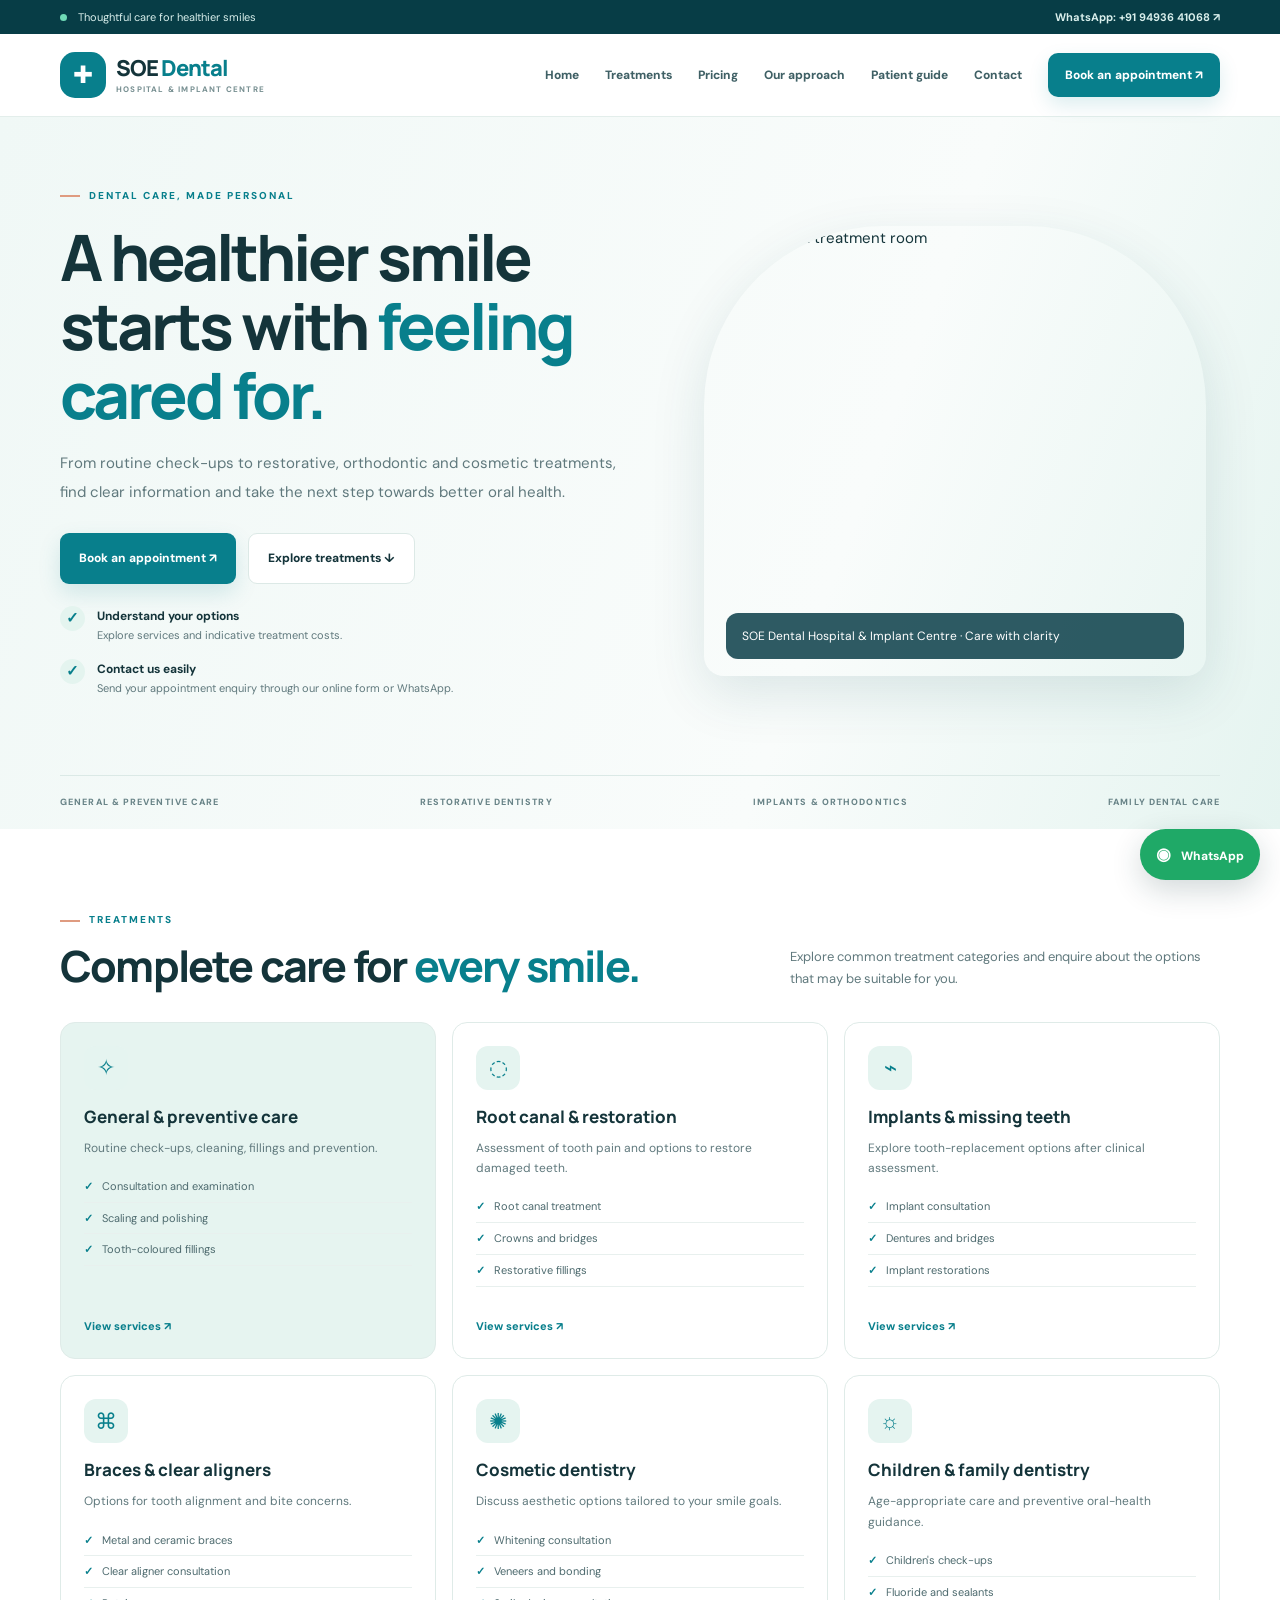
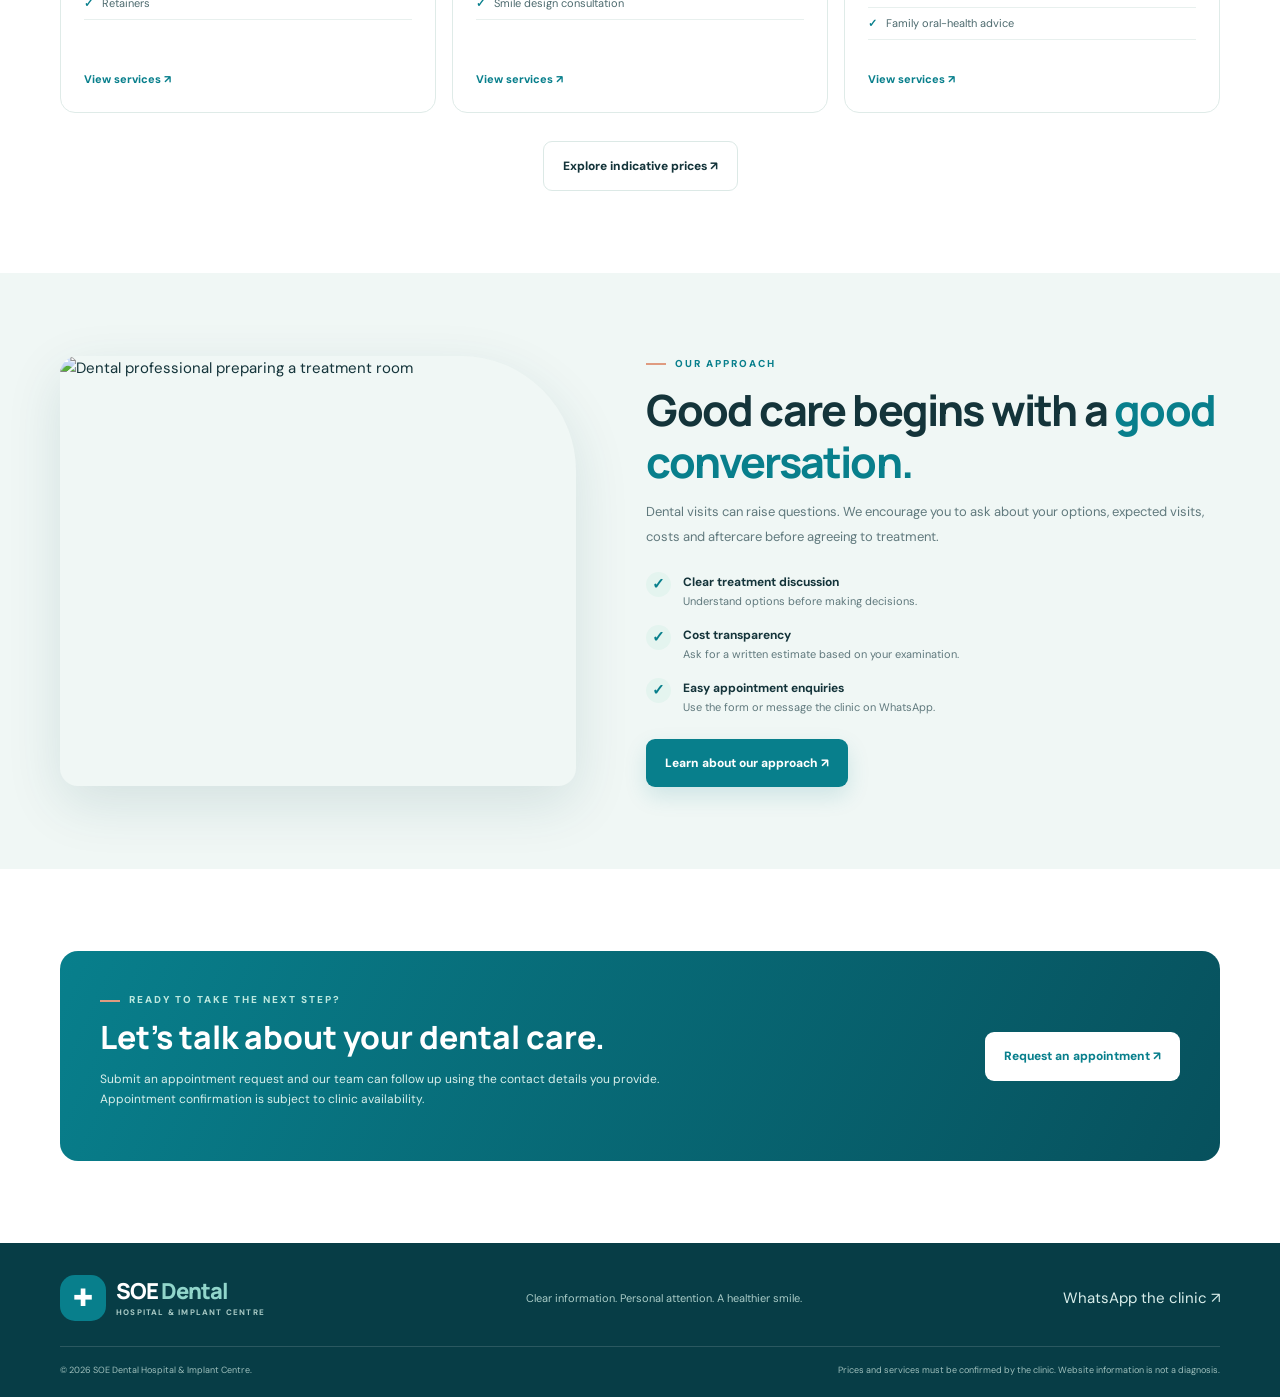
==== SOE_Dental_Hospital_Multipage/index.html @ 440e9bd6 "Add files via upload" ====
<!doctype html><html lang="en"><head><meta charset="utf-8"><meta name="viewport" content="width=device-width, initial-scale=1"><meta name="description" content="Explore dental treatments, indicative prices and appointment enquiries at SOE Dental Hospital & Implant Centre."><meta name="robots" content="index,follow"><meta name="theme-color" content="#087f8c"><title>SOE Dental Hospital & Implant Centre | Dental Care</title><link rel="preconnect" href="https://fonts.googleapis.com"><link rel="preconnect" href="https://fonts.gstatic.com" crossorigin><link href="https://fonts.googleapis.com/css2?family=DM+Sans:wght@400;500;600;700&family=Manrope:wght@400;500;600;700;800&display=swap" rel="stylesheet"><link rel="stylesheet" href="assets/style.css"><script type="application/ld+json">{"@context":"https://schema.org","@type":"Dentist","name":"SOE Dental Hospital & Implant Centre","telephone":"+91-9493641068","description":"Dental care information and appointment enquiries."}</script></head><body><div class="topbar"><div class="container"><span><span class="dot"></span> Thoughtful care for healthier smiles</span><a href="https://wa.me/919493641068?text=Hello%20SOE%20Dental%20Hospital%2C%20I%20would%20like%20to%20make%20an%20enquiry." target="_blank" rel="noopener">WhatsApp: +91 94936 41068 ↗</a></div></div>
<header class="header"><div class="container nav-wrap"><a class="brand" href="index.html"><span class="brand-mark">✚</span><span class="brand-copy"><strong>SOE <span>Dental</span></strong><small>HOSPITAL & IMPLANT CENTRE</small></span></a><button class="menu-toggle" aria-label="Open navigation" aria-expanded="false">☰</button><nav class="nav" aria-label="Main navigation"><a href="index.html" aria-current="page">Home</a><a href="services.html">Treatments</a><a href="pricing.html">Pricing</a><a href="about.html">Our approach</a><a href="patient-guide.html">Patient guide</a><a href="contact.html">Contact</a><a class="nav-cta" href="appointment.html">Book an appointment ↗</a></nav></div></header><main><section class="hero"><div class="container hero-grid"><div><div class="eyebrow">DENTAL CARE, MADE PERSONAL</div><h1>A healthier smile starts with <em>feeling cared for.</em></h1><p>From routine check-ups to restorative, orthodontic and cosmetic treatments, find clear information and take the next step towards better oral health.</p><div class="actions"><a class="button primary" href="appointment.html">Book an appointment ↗</a><a class="button secondary" href="services.html">Explore treatments ↓</a></div><div class="feature-list"><div class="feature"><span class="feature-bullet">✓</span><span><strong>Understand your options</strong><small>Explore services and indicative treatment costs.</small></span></div><div class="feature"><span class="feature-bullet">✓</span><span><strong>Contact us easily</strong><small>Send your appointment enquiry through our online form or WhatsApp.</small></span></div></div></div><div class="hero-image"><img src="https://images.unsplash.com/photo-1606811971618-4486d14f3f99?auto=format&fit=crop&w=1100&q=85" alt="Bright dental treatment room"><div class="image-caption">SOE Dental Hospital & Implant Centre · Care with clarity</div></div></div><div class="container trust-strip"><span>GENERAL & PREVENTIVE CARE</span><span>RESTORATIVE DENTISTRY</span><span>IMPLANTS & ORTHODONTICS</span><span>FAMILY DENTAL CARE</span></div></section>
<section class="section section-white"><div class="container"><div class="section-head"><div><div class="eyebrow">TREATMENTS</div><h2>Complete care for <em>every smile.</em></h2></div><p>Explore common treatment categories and enquire about the options that may be suitable for you.</p></div><div class="cards">
<article class="card mint"><div class="card-icon">✧</div><h3>General & preventive care</h3><p>Routine check-ups, cleaning, fillings and prevention.</p><ul class="check-list"><li>Consultation and examination</li><li>Scaling and polishing</li><li>Tooth-coloured fillings</li></ul><a class="card-link" href="services.html#general">View services ↗</a></article>
<article class="card"><div class="card-icon">◌</div><h3>Root canal & restoration</h3><p>Assessment of tooth pain and options to restore damaged teeth.</p><ul class="check-list"><li>Root canal treatment</li><li>Crowns and bridges</li><li>Restorative fillings</li></ul><a class="card-link" href="services.html#restorative">View services ↗</a></article>
<article class="card"><div class="card-icon">⌁</div><h3>Implants & missing teeth</h3><p>Explore tooth-replacement options after clinical assessment.</p><ul class="check-list"><li>Implant consultation</li><li>Dentures and bridges</li><li>Implant restorations</li></ul><a class="card-link" href="services.html#implants">View services ↗</a></article>
<article class="card"><div class="card-icon">⌘</div><h3>Braces & clear aligners</h3><p>Options for tooth alignment and bite concerns.</p><ul class="check-list"><li>Metal and ceramic braces</li><li>Clear aligner consultation</li><li>Retainers</li></ul><a class="card-link" href="services.html#orthodontics">View services ↗</a></article>
<article class="card"><div class="card-icon">✺</div><h3>Cosmetic dentistry</h3><p>Discuss aesthetic options tailored to your smile goals.</p><ul class="check-list"><li>Whitening consultation</li><li>Veneers and bonding</li><li>Smile design consultation</li></ul><a class="card-link" href="services.html#cosmetic">View services ↗</a></article>
<article class="card"><div class="card-icon">☼</div><h3>Children & family dentistry</h3><p>Age-appropriate care and preventive oral-health guidance.</p><ul class="check-list"><li>Children's check-ups</li><li>Fluoride and sealants</li><li>Family oral-health advice</li></ul><a class="card-link" href="services.html#children">View services ↗</a></article>
</div><div style="text-align:center;margin-top:28px"><a class="button secondary" href="pricing.html">Explore indicative prices ↗</a></div></div></section>
<section class="section section-mint"><div class="container split"><img src="https://images.unsplash.com/photo-1609840114035-3c981b782dfe?auto=format&fit=crop&w=1000&q=85" alt="Dental professional preparing a treatment room" loading="lazy"><div><div class="eyebrow">OUR APPROACH</div><h2>Good care begins with a <em>good conversation.</em></h2><p>Dental visits can raise questions. We encourage you to ask about your options, expected visits, costs and aftercare before agreeing to treatment.</p><div class="feature-list"><div class="feature"><span class="feature-bullet">✓</span><span><strong>Clear treatment discussion</strong><small>Understand options before making decisions.</small></span></div><div class="feature"><span class="feature-bullet">✓</span><span><strong>Cost transparency</strong><small>Ask for a written estimate based on your examination.</small></span></div><div class="feature"><span class="feature-bullet">✓</span><span><strong>Easy appointment enquiries</strong><small>Use the form or message the clinic on WhatsApp.</small></span></div></div><a class="button primary" href="about.html">Learn about our approach ↗</a></div></div></section>
<section class="section section-white"><div class="container"><div class="contact-band"><div><div class="eyebrow" style="color:#bce8df">READY TO TAKE THE NEXT STEP?</div><h2>Let's talk about your dental care.</h2><p>Submit an appointment request and our team can follow up using the contact details you provide. Appointment confirmation is subject to clinic availability.</p></div><a class="button white-button" href="appointment.html">Request an appointment ↗</a></div></div></section><form name="appointment" data-netlify="true" netlify-honeypot="bot-field" hidden><input type="hidden" name="form-name" value="appointment"><input name="bot-field"><input name="fullName"><input name="phone"><input name="email"><input name="service"><input name="preferredDate"><input name="preferredTime"><input name="message"><input name="consent"></form></main><footer class="footer"><div class="container footer-main"><a class="brand" href="index.html"><span class="brand-mark">✚</span><span class="brand-copy"><strong>SOE <span>Dental</span></strong><small>HOSPITAL & IMPLANT CENTRE</small></span></a><p>Clear information. Personal attention. A healthier smile.</p><a href="https://wa.me/919493641068?text=Hello%20SOE%20Dental%20Hospital." target="_blank" rel="noopener">WhatsApp the clinic ↗</a></div><div class="container footer-bottom"><span>© <span id="year"></span> SOE Dental Hospital & Implant Centre.</span><span>Prices and services must be confirmed by the clinic. Website information is not a diagnosis.</span></div></footer><a class="floating-whatsapp" href="https://wa.me/919493641068?text=Hello%20SOE%20Dental%20Hospital%2C%20I%20have%20a%20dental%20enquiry." target="_blank" rel="noopener"><span>◉</span> WhatsApp</a><div class="mobile-bar"><a href="appointment.html">Book an appointment ↗</a></div><script src="assets/site.js"></script></body></html>
---- SOE_Dental_Hospital_Multipage/assets/style.css ----
/* SOE Dental Hospital — shared design system */
:root{--teal:#087f8c;--deep:#07515d;--ink:#14343a;--muted:#60797d;--mint:#e6f4f0;--bg:#f8fbfa;--line:#dce9e6;--white:#fff;--coral:#df9b80;--shadow:0 18px 55px rgba(12,74,81,.12)}
*{box-sizing:border-box}html{scroll-behavior:smooth;scroll-padding-top:105px}body{margin:0;color:var(--ink);background:var(--bg);font:15px/1.7 "DM Sans",Arial,sans-serif}img{display:block;max-width:100%}a{color:inherit;text-decoration:none}button,input,select,textarea{font:inherit}.container{width:min(1160px,calc(100% - 44px));margin:auto}.topbar{background:#073d46;color:#d9efec;font-size:11px}.topbar .container{display:flex;justify-content:space-between;align-items:center;min-height:34px;gap:16px}.topbar a{font-weight:700}.dot{display:inline-block;width:7px;height:7px;border-radius:50%;background:#6fdbb7;margin-right:8px}.header{position:sticky;top:0;z-index:50;background:#ffffffef;backdrop-filter:blur(12px);border-bottom:1px solid #e3eeeb}.nav-wrap{min-height:82px;display:flex;align-items:center;justify-content:space-between;gap:24px}.brand{display:flex;align-items:center;gap:10px;flex-shrink:0}.brand-mark{width:46px;height:46px;background:var(--teal);border-radius:15px;display:grid;place-items:center;color:#fff;font-size:24px}.brand-copy{display:flex;flex-direction:column;line-height:1.15}.brand-copy strong{font:800 22px/1.1 "Manrope",sans-serif;letter-spacing:-1px}.brand-copy strong span{color:var(--teal)}.brand-copy small{font-size:8px;letter-spacing:1.2px;font-weight:800;color:#789092;margin-top:5px}.nav{display:flex;align-items:center;gap:26px;font-size:12px;font-weight:800;color:#3f6065}.nav>a:hover{color:var(--teal)}.nav .nav-cta{background:var(--teal);color:white;padding:12px 17px;border-radius:10px;box-shadow:0 8px 20px #087f8c24}.menu-toggle{display:none;background:#fff;border:1px solid var(--line);border-radius:10px;padding:10px;color:var(--ink)}.button{display:inline-flex;align-items:center;justify-content:center;gap:12px;border:0;border-radius:9px;padding:14px 19px;font-size:12px;font-weight:800;cursor:pointer;transition:.2s}.button:hover{transform:translateY(-2px)}.primary{background:var(--teal);color:#fff;box-shadow:0 9px 22px #087f8c25}.secondary{border:1px solid var(--line);background:white;color:var(--ink)}.white-button{background:white;color:var(--teal)}.eyebrow{font-size:10px;font-weight:800;letter-spacing:2px;color:var(--teal);text-transform:uppercase}.eyebrow:before{content:"";display:inline-block;vertical-align:middle;width:20px;height:2px;background:var(--coral);margin-right:9px}.hero{padding:70px 0 0;overflow:hidden;background:linear-gradient(110deg,#f0f8f6,#f9fcfb 65%,#e5f4f0);position:relative}.hero-grid{display:grid;grid-template-columns:1.02fr .9fr;gap:60px;align-items:center;padding-bottom:55px}.hero h1{font:750 clamp(42px,5vw,64px)/1.08 "Manrope",sans-serif;letter-spacing:-3px;margin:18px 0 20px;max-width:640px}.hero h1 em,h1 em,h2 em{font-style:normal;color:var(--teal)}.hero p{color:var(--muted);max-width:560px;line-height:1.9}.actions{display:flex;gap:12px;flex-wrap:wrap;margin-top:27px}.hero-image{position:relative;padding:10px 14px 15px 0}.hero-image img{width:100%;height:450px;object-fit:cover;border-radius:180px 180px 20px 20px;box-shadow:var(--shadow)}.image-caption{position:absolute;bottom:32px;left:22px;right:36px;background:#0b3f49d9;color:#fff;border-radius:12px;padding:13px 16px;font-size:12px}.trust-strip{border-top:1px solid #dbe9e6;display:flex;justify-content:space-between;gap:15px;flex-wrap:wrap;padding:19px 0;color:#688387;font-size:9px;font-weight:800;letter-spacing:1.1px}.section{padding:82px 0}.section-white{background:white}.section-mint{background:#f0f7f5}.section-head{display:flex;align-items:end;justify-content:space-between;gap:35px;margin-bottom:30px}.section-head h2,.split h2,.page-hero h1,.content-head h1{font:750 clamp(30px,3.5vw,43px)/1.2 "Manrope",sans-serif;letter-spacing:-1.8px;margin:12px 0 0}.section-head>p{max-width:430px;color:var(--muted);font-size:13px;margin-bottom:2px}.cards{display:grid;grid-template-columns:repeat(3,1fr);gap:16px}.card{background:#fff;border:1px solid #dfebe8;border-radius:15px;padding:23px;display:flex;flex-direction:column;transition:.2s}.card:hover{transform:translateY(-4px);box-shadow:var(--shadow)}.card.mint{background:var(--mint)}.card-icon{width:44px;height:44px;display:grid;place-items:center;background:#e5f4f0;color:var(--teal);border-radius:12px;font-size:22px;margin-bottom:16px}.card h3{font:750 17px/1.35 "Manrope",sans-serif;margin:0 0 9px}.card p{font-size:12px;color:var(--muted);margin:0 0 13px}.check-list{list-style:none;padding:0;margin:0 0 20px}.check-list li{font-size:11px;padding:6px 0;border-bottom:1px solid #e8f0ee;color:#4d6a6e}.check-list li:before{content:"✓";color:var(--teal);font-weight:900;margin-right:9px}.card-link{margin-top:auto;padding-top:10px;color:var(--teal);font-weight:800;font-size:11px}.split{display:grid;grid-template-columns:.9fr 1fr;gap:70px;align-items:center}.split img{width:100%;height:430px;object-fit:cover;border-radius:18px 115px 18px 18px;box-shadow:var(--shadow)}.split p{color:var(--muted);font-size:13px;line-height:1.9}.feature-list{display:grid;gap:14px;margin:22px 0}.feature{display:flex;gap:12px}.feature-bullet{width:25px;height:25px;flex:none;border-radius:50%;background:#e4f4ef;color:var(--teal);display:grid;place-items:center;font-weight:900}.feature strong,.feature small{display:block}.feature strong{font-size:12px}.feature small{font-size:11px;color:var(--muted)}.page-hero{padding:58px 0;background:linear-gradient(110deg,#eef8f5,#f9fcfb);border-bottom:1px solid var(--line)}.page-hero .container{max-width:1160px}.page-hero h1{font-size:clamp(35px,4vw,52px);max-width:800px}.page-hero p{max-width:740px;color:var(--muted);font-size:14px}.breadcrumbs{font-size:10px;color:#799194;margin-bottom:14px}.breadcrumbs a{color:var(--teal);font-weight:700}.price-table-wrap{overflow-x:auto;background:white;border:1px solid var(--line);border-radius:14px}.price-table{width:100%;border-collapse:collapse;min-width:650px}.price-table th,.price-table td{text-align:left;padding:15px 18px;border-bottom:1px solid #e7efed;font-size:12px}.price-table th{background:#e9f5f2;color:#315c61;font-size:10px;text-transform:uppercase;letter-spacing:1px}.price-table tr:last-child td{border-bottom:0}.price{font-weight:800;color:var(--teal);white-space:nowrap}.note{padding:16px 18px;background:#fff8ee;border:1px solid #f1dfc5;color:#755c3b;border-radius:10px;font-size:11px;margin:18px 0 25px}.category-title{font:750 22px "Manrope",sans-serif;margin:32px 0 14px}.form-layout{display:grid;grid-template-columns:1.2fr .8fr;gap:30px;align-items:start}.form-panel,.info-panel{background:#fff;border:1px solid var(--line);border-radius:16px;padding:28px;box-shadow:0 10px 35px #14343a08}.form-panel h2,.info-panel h2{font:750 22px "Manrope",sans-serif;margin:0 0 8px}.form-intro{font-size:12px;color:var(--muted);margin-bottom:22px}.form-grid{display:grid;grid-template-columns:1fr 1fr;gap:15px}.field{display:flex;flex-direction:column;gap:6px}.field.full{grid-column:1/-1}.field label{font-size:11px;font-weight:800;color:#375b60}.field input,.field select,.field textarea{width:100%;border:1px solid #d6e5e1;border-radius:8px;padding:12px;background:#fcfefd;outline:none;font-size:12px;color:var(--ink)}.field input:focus,.field select:focus,.field textarea:focus{border-color:var(--teal);box-shadow:0 0 0 3px #087f8c15}.field textarea{resize:vertical;min-height:95px}.required{color:#c65e47}.consent{font-size:10px;color:var(--muted);display:flex;gap:9px;align-items:flex-start;margin:17px 0}.consent input{margin-top:3px}.form-status{display:none;border-radius:9px;padding:13px 15px;font-size:12px;margin:15px 0}.form-status.error{display:block;background:#fff0ed;color:#9b382b}.info-panel{background:var(--teal);color:white;position:sticky;top:110px}.info-panel p,.info-panel li{font-size:12px;color:#d7eeea}.info-panel h2{color:white}.info-panel ul{padding-left:18px}.info-item{border-top:1px solid #ffffff35;padding:15px 0}.info-item small{display:block;font-size:9px;letter-spacing:1.2px;color:#b8e1dc;font-weight:800}.info-item strong{font-size:13px}.faq-list details{padding:17px 0;border-bottom:1px solid var(--line)}.faq-list details:first-child{border-top:1px solid var(--line)}.faq-list summary{cursor:pointer;font-size:13px;font-weight:800;list-style:none;display:flex;justify-content:space-between;gap:20px}.faq-list summary::-webkit-details-marker{display:none}.faq-list summary:after{content:"+";font-size:20px;color:var(--teal);line-height:1}.faq-list details[open] summary:after{content:"−"}.faq-list details p{font-size:12px;color:var(--muted);margin:12px 0 0;max-width:750px}.contact-band{background:linear-gradient(115deg,#087f8c,#07515d);color:white;border-radius:18px;padding:40px;display:flex;align-items:center;justify-content:space-between;gap:30px}.contact-band h2{font:750 32px/1.2 "Manrope",sans-serif;margin:10px 0}.contact-band p{color:#d8efeb;font-size:12px;max-width:560px}.footer{background:#073d46;color:#d9eeeb;padding:32px 0 18px}.footer-main{display:flex;align-items:center;justify-content:space-between;gap:22px;padding-bottom:25px}.footer-main p{font-size:11px;color:#a9cbc7;margin:0}.footer-bottom{border-top:1px solid #ffffff24;padding-top:16px;display:flex;justify-content:space-between;gap:20px;font-size:9px;color:#9ebfbc}.footer .brand-copy strong{color:#fff}.footer .brand-copy strong span{color:#91d6cb}.footer .brand-copy small{color:#a7c8c4}.floating-whatsapp{position:fixed;right:20px;bottom:20px;z-index:40;border-radius:30px;padding:11px 16px;background:#1fa967;color:white;font-size:12px;font-weight:800;box-shadow:0 10px 30px #16343a30}.floating-whatsapp span{font-size:17px;margin-right:7px}.mobile-bar{display:none}.modal-backdrop{position:fixed;inset:0;z-index:100;background:#0a2930a8;display:none;align-items:center;justify-content:center;padding:20px}.modal-backdrop.open{display:flex}.success-modal{background:white;border-radius:18px;max-width:460px;width:100%;padding:32px;text-align:center;box-shadow:0 30px 90px #001f2440;animation:pop .22s ease-out}.success-icon{width:66px;height:66px;border-radius:50%;display:grid;place-items:center;background:#e2f5ed;color:#13845f;font-size:32px;margin:0 auto 17px}.success-modal h2{font:800 26px "Manrope",sans-serif;margin:0 0 9px}.success-modal p{font-size:13px;color:var(--muted)}.success-modal .button{margin-top:10px;width:100%}.small-note{font-size:10px!important;margin-top:13px}.honeypot{position:absolute;left:-9999px;width:1px;height:1px;overflow:hidden}@keyframes pop{from{opacity:0;transform:translateY(12px) scale(.97)}to{opacity:1;transform:none}}@media(max-width:900px){.nav{gap:14px}.nav a{font-size:11px}.hero-grid{gap:35px}.hero-image img{height:390px}.split{gap:40px}.cards{grid-template-columns:repeat(2,1fr)}.form-layout{grid-template-columns:1fr .75fr}.contact-band{padding:30px}}@media(max-width:720px){.container{width:calc(100% - 32px)}.topbar .container{font-size:9px;min-height:32px}.nav-wrap{min-height:72px}.brand-mark{width:40px;height:40px}.brand-copy strong{font-size:20px}.brand-copy small{font-size:7px}.menu-toggle{display:block}.nav{display:none;position:absolute;top:71px;left:0;right:0;background:white;padding:14px 20px 20px;box-shadow:0 18px 30px #14343a18;flex-direction:column;align-items:stretch;gap:0}.nav.open{display:flex}.nav>a{padding:12px 8px;font-size:13px}.nav .nav-cta{text-align:center;margin-top:8px}.hero{padding-top:42px}.hero-grid{grid-template-columns:1fr;gap:32px;padding-bottom:35px}.hero h1{font-size:clamp(39px,10vw,52px);letter-spacing:-2.2px}.hero p{font-size:13px}.hero-image{max-width:470px;margin:auto;width:100%}.hero-image img{height:340px;border-radius:140px 140px 18px 18px}.trust-strip{justify-content:center;text-align:center;font-size:8px}.section{padding:62px 0}.section-head{display:block}.section-head>p{margin-top:13px}.cards{grid-template-columns:1fr}.card{padding:21px}.split,.form-layout{grid-template-columns:1fr;gap:28px}.split img{height:340px}.page-hero{padding:42px 0}.page-hero h1,.content-head h1{font-size:37px;letter-spacing:-1.7px}.form-panel,.info-panel{padding:22px}.info-panel{position:static}.form-grid{grid-template-columns:1fr}.field.full{grid-column:auto}.contact-band{padding:27px 22px;display:block}.contact-band h2{font-size:29px}.contact-band .button{margin-top:8px}.footer-main{flex-direction:column;align-items:flex-start}.footer-bottom{flex-direction:column;gap:8px}.floating-whatsapp{display:none}.mobile-bar{display:block;position:fixed;z-index:45;bottom:0;left:0;right:0;padding:9px 14px calc(9px + env(safe-area-inset-bottom));background:#ffffffed;border-top:1px solid var(--line);backdrop-filter:blur(12px)}.mobile-bar a{display:block;text-align:center;background:#1fa967;color:white;border-radius:9px;padding:12px;font-size:12px;font-weight:800}body{padding-bottom:64px}.success-modal{padding:26px 22px}}@media(max-width:420px){.container{width:calc(100% - 26px)}.topbar .container>span{max-width:58%}.topbar .container>a{font-size:9px}.hero h1{font-size:38px}.actions{flex-direction:column}.actions .button{width:100%}.hero-image img{height:300px}.contact-band h2{font-size:26px}}@media(prefers-reduced-motion:reduce){*{scroll-behavior:auto!important;animation:none!important;transition:none!important}}
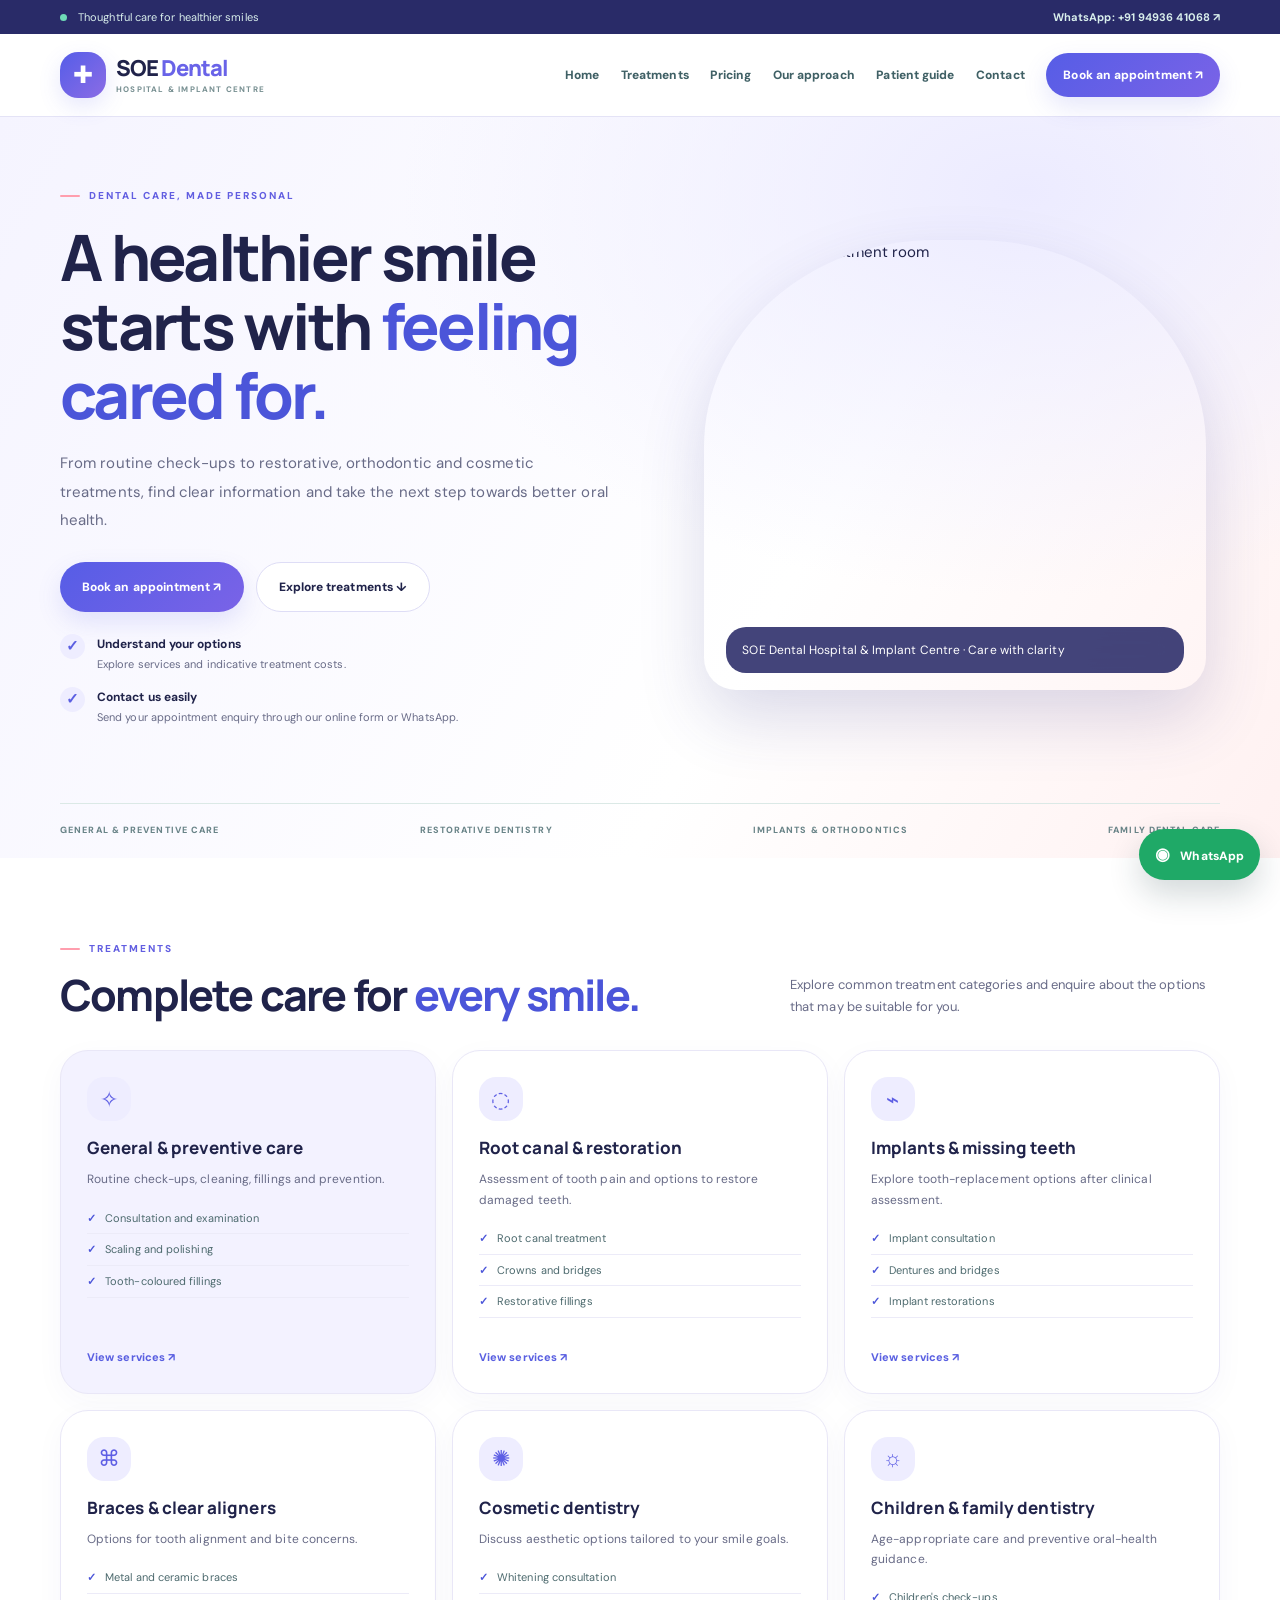
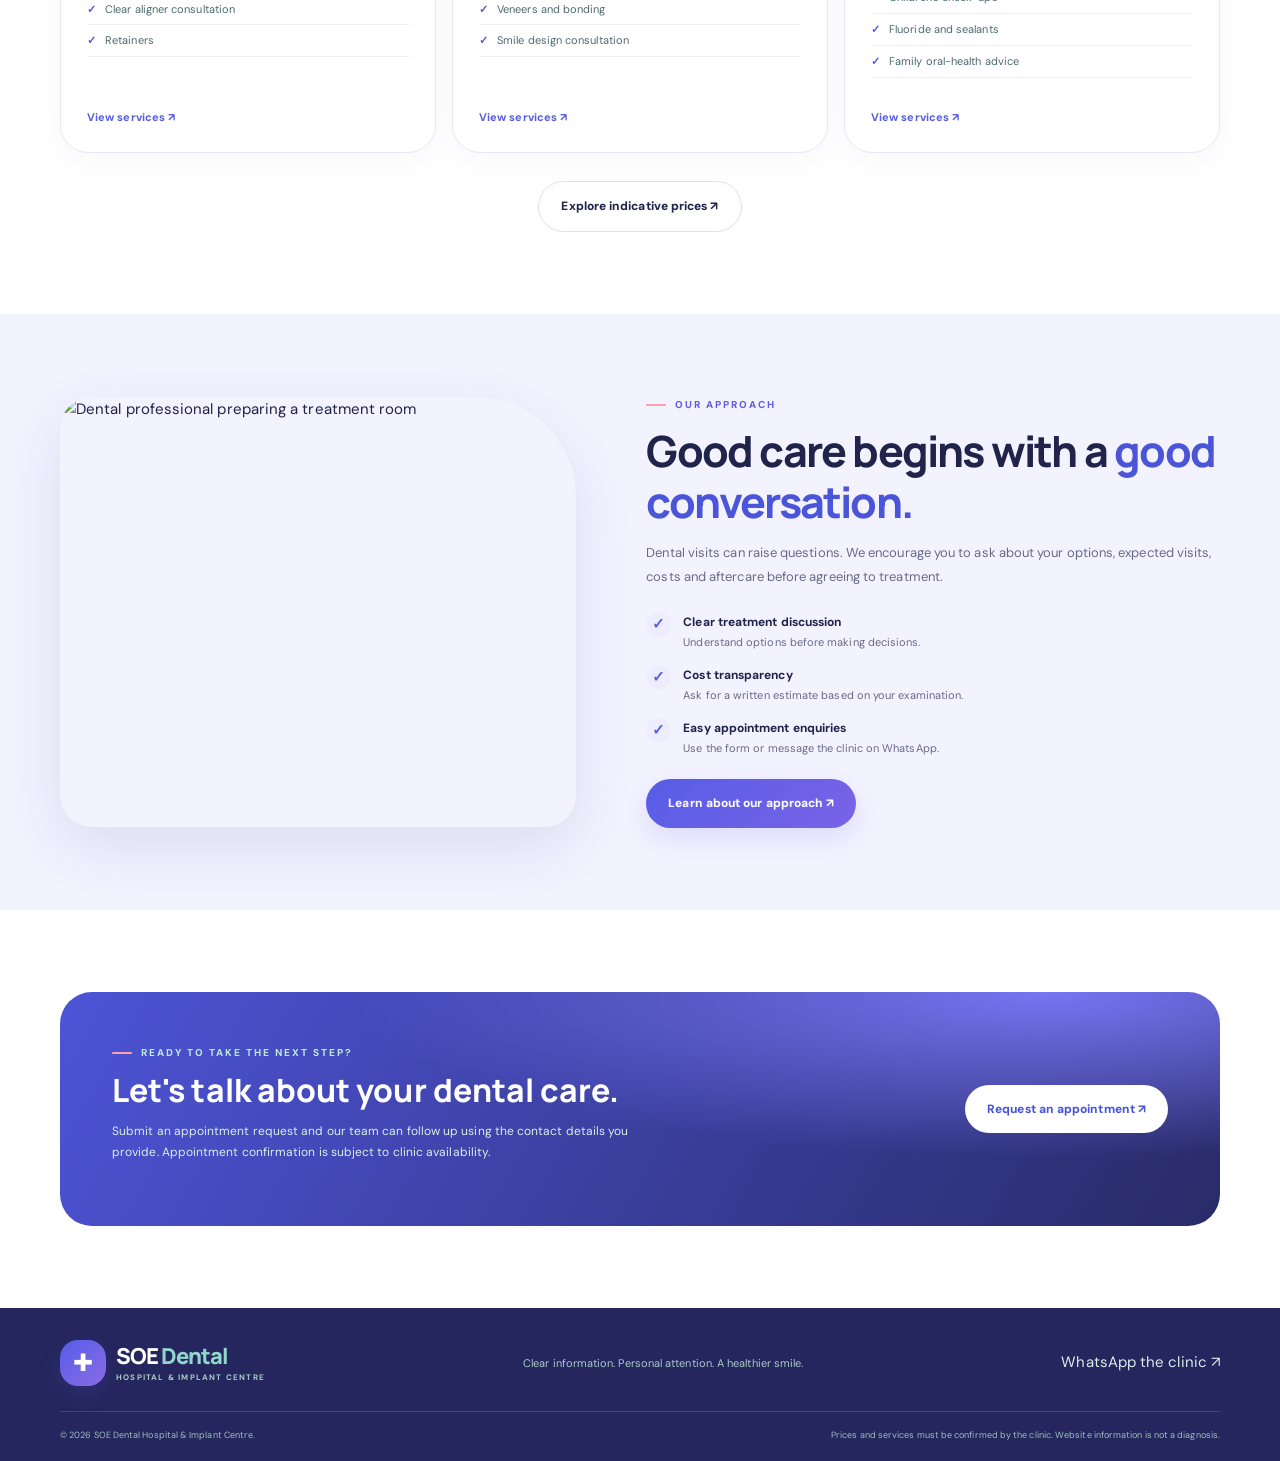
==== commit 3c47f847: "Add files via upload" ====
--- a/SOE_Dental_Hospital_Multipage/index.html
+++ b/SOE_Dental_Hospital_Multipage/index.html
@@ -1,4 +1,4 @@
-<!doctype html><html lang="en"><head><meta charset="utf-8"><meta name="viewport" content="width=device-width, initial-scale=1"><meta name="description" content="Explore dental treatments, indicative prices and appointment enquiries at SOE Dental Hospital & Implant Centre."><meta name="robots" content="index,follow"><meta name="theme-color" content="#087f8c"><title>SOE Dental Hospital & Implant Centre | Dental Care</title><link rel="preconnect" href="https://fonts.googleapis.com"><link rel="preconnect" href="https://fonts.gstatic.com" crossorigin><link href="https://fonts.googleapis.com/css2?family=DM+Sans:wght@400;500;600;700&family=Manrope:wght@400;500;600;700;800&display=swap" rel="stylesheet"><link rel="stylesheet" href="assets/style.css"><script type="application/ld+json">{"@context":"https://schema.org","@type":"Dentist","name":"SOE Dental Hospital & Implant Centre","telephone":"+91-9493641068","description":"Dental care information and appointment enquiries."}</script></head><body><div class="topbar"><div class="container"><span><span class="dot"></span> Thoughtful care for healthier smiles</span><a href="https://wa.me/919493641068?text=Hello%20SOE%20Dental%20Hospital%2C%20I%20would%20like%20to%20make%20an%20enquiry." target="_blank" rel="noopener">WhatsApp: +91 94936 41068 ↗</a></div></div>
+<!doctype html><html lang="en"><head><meta charset="utf-8"><meta name="viewport" content="width=device-width, initial-scale=1"><meta name="description" content="Explore dental check-ups, teeth cleaning, root canal care, dental implants, braces and clear aligner consultations at SOE Dental Hospital & Implant Centre. Request an appointment enquiry online."><meta name="robots" content="index,follow"><meta name="theme-color" content="#555de8"><title>SOE Dental Hospital & Implant Centre | Dental Care & Smile Design</title><link rel="preconnect" href="https://fonts.googleapis.com"><link rel="preconnect" href="https://fonts.gstatic.com" crossorigin><link href="https://fonts.googleapis.com/css2?family=DM+Sans:wght@400;500;600;700&family=Manrope:wght@400;500;600;700;800&display=swap" rel="stylesheet"><link rel="stylesheet" href="assets/style.css"><script type="application/ld+json">{"@context":"https://schema.org","@type":"Dentist","name":"SOE Dental Hospital & Implant Centre","telephone":"+91-9493641068","description":"Dental care information and appointment enquiries."}</script></head><body><div class="topbar"><div class="container"><span><span class="dot"></span> Thoughtful care for healthier smiles</span><a href="https://wa.me/919493641068?text=Hello%20SOE%20Dental%20Hospital%2C%20I%20would%20like%20to%20make%20an%20enquiry." target="_blank" rel="noopener">WhatsApp: +91 94936 41068 ↗</a></div></div>
 <header class="header"><div class="container nav-wrap"><a class="brand" href="index.html"><span class="brand-mark">✚</span><span class="brand-copy"><strong>SOE <span>Dental</span></strong><small>HOSPITAL & IMPLANT CENTRE</small></span></a><button class="menu-toggle" aria-label="Open navigation" aria-expanded="false">☰</button><nav class="nav" aria-label="Main navigation"><a href="index.html" aria-current="page">Home</a><a href="services.html">Treatments</a><a href="pricing.html">Pricing</a><a href="about.html">Our approach</a><a href="patient-guide.html">Patient guide</a><a href="contact.html">Contact</a><a class="nav-cta" href="appointment.html">Book an appointment ↗</a></nav></div></header><main><section class="hero"><div class="container hero-grid"><div><div class="eyebrow">DENTAL CARE, MADE PERSONAL</div><h1>A healthier smile starts with <em>feeling cared for.</em></h1><p>From routine check-ups to restorative, orthodontic and cosmetic treatments, find clear information and take the next step towards better oral health.</p><div class="actions"><a class="button primary" href="appointment.html">Book an appointment ↗</a><a class="button secondary" href="services.html">Explore treatments ↓</a></div><div class="feature-list"><div class="feature"><span class="feature-bullet">✓</span><span><strong>Understand your options</strong><small>Explore services and indicative treatment costs.</small></span></div><div class="feature"><span class="feature-bullet">✓</span><span><strong>Contact us easily</strong><small>Send your appointment enquiry through our online form or WhatsApp.</small></span></div></div></div><div class="hero-image"><img src="https://images.unsplash.com/photo-1606811971618-4486d14f3f99?auto=format&fit=crop&w=1100&q=85" alt="Bright dental treatment room"><div class="image-caption">SOE Dental Hospital & Implant Centre · Care with clarity</div></div></div><div class="container trust-strip"><span>GENERAL & PREVENTIVE CARE</span><span>RESTORATIVE DENTISTRY</span><span>IMPLANTS & ORTHODONTICS</span><span>FAMILY DENTAL CARE</span></div></section>
 <section class="section section-white"><div class="container"><div class="section-head"><div><div class="eyebrow">TREATMENTS</div><h2>Complete care for <em>every smile.</em></h2></div><p>Explore common treatment categories and enquire about the options that may be suitable for you.</p></div><div class="cards">
 <article class="card mint"><div class="card-icon">✧</div><h3>General & preventive care</h3><p>Routine check-ups, cleaning, fillings and prevention.</p><ul class="check-list"><li>Consultation and examination</li><li>Scaling and polishing</li><li>Tooth-coloured fillings</li></ul><a class="card-link" href="services.html#general">View services ↗</a></article>
@@ -9,4 +9,4 @@
 <article class="card"><div class="card-icon">☼</div><h3>Children & family dentistry</h3><p>Age-appropriate care and preventive oral-health guidance.</p><ul class="check-list"><li>Children's check-ups</li><li>Fluoride and sealants</li><li>Family oral-health advice</li></ul><a class="card-link" href="services.html#children">View services ↗</a></article>
 </div><div style="text-align:center;margin-top:28px"><a class="button secondary" href="pricing.html">Explore indicative prices ↗</a></div></div></section>
 <section class="section section-mint"><div class="container split"><img src="https://images.unsplash.com/photo-1609840114035-3c981b782dfe?auto=format&fit=crop&w=1000&q=85" alt="Dental professional preparing a treatment room" loading="lazy"><div><div class="eyebrow">OUR APPROACH</div><h2>Good care begins with a <em>good conversation.</em></h2><p>Dental visits can raise questions. We encourage you to ask about your options, expected visits, costs and aftercare before agreeing to treatment.</p><div class="feature-list"><div class="feature"><span class="feature-bullet">✓</span><span><strong>Clear treatment discussion</strong><small>Understand options before making decisions.</small></span></div><div class="feature"><span class="feature-bullet">✓</span><span><strong>Cost transparency</strong><small>Ask for a written estimate based on your examination.</small></span></div><div class="feature"><span class="feature-bullet">✓</span><span><strong>Easy appointment enquiries</strong><small>Use the form or message the clinic on WhatsApp.</small></span></div></div><a class="button primary" href="about.html">Learn about our approach ↗</a></div></div></section>
-<section class="section section-white"><div class="container"><div class="contact-band"><div><div class="eyebrow" style="color:#bce8df">READY TO TAKE THE NEXT STEP?</div><h2>Let's talk about your dental care.</h2><p>Submit an appointment request and our team can follow up using the contact details you provide. Appointment confirmation is subject to clinic availability.</p></div><a class="button white-button" href="appointment.html">Request an appointment ↗</a></div></div></section><form name="appointment" data-netlify="true" netlify-honeypot="bot-field" hidden><input type="hidden" name="form-name" value="appointment"><input name="bot-field"><input name="fullName"><input name="phone"><input name="email"><input name="service"><input name="preferredDate"><input name="preferredTime"><input name="message"><input name="consent"></form></main><footer class="footer"><div class="container footer-main"><a class="brand" href="index.html"><span class="brand-mark">✚</span><span class="brand-copy"><strong>SOE <span>Dental</span></strong><small>HOSPITAL & IMPLANT CENTRE</small></span></a><p>Clear information. Personal attention. A healthier smile.</p><a href="https://wa.me/919493641068?text=Hello%20SOE%20Dental%20Hospital." target="_blank" rel="noopener">WhatsApp the clinic ↗</a></div><div class="container footer-bottom"><span>© <span id="year"></span> SOE Dental Hospital & Implant Centre.</span><span>Prices and services must be confirmed by the clinic. Website information is not a diagnosis.</span></div></footer><a class="floating-whatsapp" href="https://wa.me/919493641068?text=Hello%20SOE%20Dental%20Hospital%2C%20I%20have%20a%20dental%20enquiry." target="_blank" rel="noopener"><span>◉</span> WhatsApp</a><div class="mobile-bar"><a href="appointment.html">Book an appointment ↗</a></div><script src="assets/site.js"></script></body></html>+<section class="section section-white"><div class="container"><div class="contact-band"><div><div class="eyebrow" style="color:#bce8df">READY TO TAKE THE NEXT STEP?</div><h2>Let's talk about your dental care.</h2><p>Submit an appointment request and our team can follow up using the contact details you provide. Appointment confirmation is subject to clinic availability.</p></div><a class="button white-button" href="appointment.html">Request an appointment ↗</a></div></div></section></main><footer class="footer"><div class="container footer-main"><a class="brand" href="index.html"><span class="brand-mark">✚</span><span class="brand-copy"><strong>SOE <span>Dental</span></strong><small>HOSPITAL & IMPLANT CENTRE</small></span></a><p>Clear information. Personal attention. A healthier smile.</p><a href="https://wa.me/919493641068?text=Hello%20SOE%20Dental%20Hospital." target="_blank" rel="noopener">WhatsApp the clinic ↗</a></div><div class="container footer-bottom"><span>© <span id="year"></span> SOE Dental Hospital & Implant Centre.</span><span>Prices and services must be confirmed by the clinic. Website information is not a diagnosis.</span></div></footer><a class="floating-whatsapp" href="https://wa.me/919493641068?text=Hello%20SOE%20Dental%20Hospital%2C%20I%20have%20a%20dental%20enquiry." target="_blank" rel="noopener"><span>◉</span> WhatsApp</a><div class="mobile-bar"><a href="appointment.html">Book an appointment ↗</a></div><script src="assets/site.js"></script></body></html>
--- a/SOE_Dental_Hospital_Multipage/assets/style.css
+++ b/SOE_Dental_Hospital_Multipage/assets/style.css
@@ -1,3 +1,46 @@
 /* SOE Dental Hospital — shared design system */
 :root{--teal:#087f8c;--deep:#07515d;--ink:#14343a;--muted:#60797d;--mint:#e6f4f0;--bg:#f8fbfa;--line:#dce9e6;--white:#fff;--coral:#df9b80;--shadow:0 18px 55px rgba(12,74,81,.12)}
-*{box-sizing:border-box}html{scroll-behavior:smooth;scroll-padding-top:105px}body{margin:0;color:var(--ink);background:var(--bg);font:15px/1.7 "DM Sans",Arial,sans-serif}img{display:block;max-width:100%}a{color:inherit;text-decoration:none}button,input,select,textarea{font:inherit}.container{width:min(1160px,calc(100% - 44px));margin:auto}.topbar{background:#073d46;color:#d9efec;font-size:11px}.topbar .container{display:flex;justify-content:space-between;align-items:center;min-height:34px;gap:16px}.topbar a{font-weight:700}.dot{display:inline-block;width:7px;height:7px;border-radius:50%;background:#6fdbb7;margin-right:8px}.header{position:sticky;top:0;z-index:50;background:#ffffffef;backdrop-filter:blur(12px);border-bottom:1px solid #e3eeeb}.nav-wrap{min-height:82px;display:flex;align-items:center;justify-content:space-between;gap:24px}.brand{display:flex;align-items:center;gap:10px;flex-shrink:0}.brand-mark{width:46px;height:46px;background:var(--teal);border-radius:15px;display:grid;place-items:center;color:#fff;font-size:24px}.brand-copy{display:flex;flex-direction:column;line-height:1.15}.brand-copy strong{font:800 22px/1.1 "Manrope",sans-serif;letter-spacing:-1px}.brand-copy strong span{color:var(--teal)}.brand-copy small{font-size:8px;letter-spacing:1.2px;font-weight:800;color:#789092;margin-top:5px}.nav{display:flex;align-items:center;gap:26px;font-size:12px;font-weight:800;color:#3f6065}.nav>a:hover{color:var(--teal)}.nav .nav-cta{background:var(--teal);color:white;padding:12px 17px;border-radius:10px;box-shadow:0 8px 20px #087f8c24}.menu-toggle{display:none;background:#fff;border:1px solid var(--line);border-radius:10px;padding:10px;color:var(--ink)}.button{display:inline-flex;align-items:center;justify-content:center;gap:12px;border:0;border-radius:9px;padding:14px 19px;font-size:12px;font-weight:800;cursor:pointer;transition:.2s}.button:hover{transform:translateY(-2px)}.primary{background:var(--teal);color:#fff;box-shadow:0 9px 22px #087f8c25}.secondary{border:1px solid var(--line);background:white;color:var(--ink)}.white-button{background:white;color:var(--teal)}.eyebrow{font-size:10px;font-weight:800;letter-spacing:2px;color:var(--teal);text-transform:uppercase}.eyebrow:before{content:"";display:inline-block;vertical-align:middle;width:20px;height:2px;background:var(--coral);margin-right:9px}.hero{padding:70px 0 0;overflow:hidden;background:linear-gradient(110deg,#f0f8f6,#f9fcfb 65%,#e5f4f0);position:relative}.hero-grid{display:grid;grid-template-columns:1.02fr .9fr;gap:60px;align-items:center;padding-bottom:55px}.hero h1{font:750 clamp(42px,5vw,64px)/1.08 "Manrope",sans-serif;letter-spacing:-3px;margin:18px 0 20px;max-width:640px}.hero h1 em,h1 em,h2 em{font-style:normal;color:var(--teal)}.hero p{color:var(--muted);max-width:560px;line-height:1.9}.actions{display:flex;gap:12px;flex-wrap:wrap;margin-top:27px}.hero-image{position:relative;padding:10px 14px 15px 0}.hero-image img{width:100%;height:450px;object-fit:cover;border-radius:180px 180px 20px 20px;box-shadow:var(--shadow)}.image-caption{position:absolute;bottom:32px;left:22px;right:36px;background:#0b3f49d9;color:#fff;border-radius:12px;padding:13px 16px;font-size:12px}.trust-strip{border-top:1px solid #dbe9e6;display:flex;justify-content:space-between;gap:15px;flex-wrap:wrap;padding:19px 0;color:#688387;font-size:9px;font-weight:800;letter-spacing:1.1px}.section{padding:82px 0}.section-white{background:white}.section-mint{background:#f0f7f5}.section-head{display:flex;align-items:end;justify-content:space-between;gap:35px;margin-bottom:30px}.section-head h2,.split h2,.page-hero h1,.content-head h1{font:750 clamp(30px,3.5vw,43px)/1.2 "Manrope",sans-serif;letter-spacing:-1.8px;margin:12px 0 0}.section-head>p{max-width:430px;color:var(--muted);font-size:13px;margin-bottom:2px}.cards{display:grid;grid-template-columns:repeat(3,1fr);gap:16px}.card{background:#fff;border:1px solid #dfebe8;border-radius:15px;padding:23px;display:flex;flex-direction:column;transition:.2s}.card:hover{transform:translateY(-4px);box-shadow:var(--shadow)}.card.mint{background:var(--mint)}.card-icon{width:44px;height:44px;display:grid;place-items:center;background:#e5f4f0;color:var(--teal);border-radius:12px;font-size:22px;margin-bottom:16px}.card h3{font:750 17px/1.35 "Manrope",sans-serif;margin:0 0 9px}.card p{font-size:12px;color:var(--muted);margin:0 0 13px}.check-list{list-style:none;padding:0;margin:0 0 20px}.check-list li{font-size:11px;padding:6px 0;border-bottom:1px solid #e8f0ee;color:#4d6a6e}.check-list li:before{content:"✓";color:var(--teal);font-weight:900;margin-right:9px}.card-link{margin-top:auto;padding-top:10px;color:var(--teal);font-weight:800;font-size:11px}.split{display:grid;grid-template-columns:.9fr 1fr;gap:70px;align-items:center}.split img{width:100%;height:430px;object-fit:cover;border-radius:18px 115px 18px 18px;box-shadow:var(--shadow)}.split p{color:var(--muted);font-size:13px;line-height:1.9}.feature-list{display:grid;gap:14px;margin:22px 0}.feature{display:flex;gap:12px}.feature-bullet{width:25px;height:25px;flex:none;border-radius:50%;background:#e4f4ef;color:var(--teal);display:grid;place-items:center;font-weight:900}.feature strong,.feature small{display:block}.feature strong{font-size:12px}.feature small{font-size:11px;color:var(--muted)}.page-hero{padding:58px 0;background:linear-gradient(110deg,#eef8f5,#f9fcfb);border-bottom:1px solid var(--line)}.page-hero .container{max-width:1160px}.page-hero h1{font-size:clamp(35px,4vw,52px);max-width:800px}.page-hero p{max-width:740px;color:var(--muted);font-size:14px}.breadcrumbs{font-size:10px;color:#799194;margin-bottom:14px}.breadcrumbs a{color:var(--teal);font-weight:700}.price-table-wrap{overflow-x:auto;background:white;border:1px solid var(--line);border-radius:14px}.price-table{width:100%;border-collapse:collapse;min-width:650px}.price-table th,.price-table td{text-align:left;padding:15px 18px;border-bottom:1px solid #e7efed;font-size:12px}.price-table th{background:#e9f5f2;color:#315c61;font-size:10px;text-transform:uppercase;letter-spacing:1px}.price-table tr:last-child td{border-bottom:0}.price{font-weight:800;color:var(--teal);white-space:nowrap}.note{padding:16px 18px;background:#fff8ee;border:1px solid #f1dfc5;color:#755c3b;border-radius:10px;font-size:11px;margin:18px 0 25px}.category-title{font:750 22px "Manrope",sans-serif;margin:32px 0 14px}.form-layout{display:grid;grid-template-columns:1.2fr .8fr;gap:30px;align-items:start}.form-panel,.info-panel{background:#fff;border:1px solid var(--line);border-radius:16px;padding:28px;box-shadow:0 10px 35px #14343a08}.form-panel h2,.info-panel h2{font:750 22px "Manrope",sans-serif;margin:0 0 8px}.form-intro{font-size:12px;color:var(--muted);margin-bottom:22px}.form-grid{display:grid;grid-template-columns:1fr 1fr;gap:15px}.field{display:flex;flex-direction:column;gap:6px}.field.full{grid-column:1/-1}.field label{font-size:11px;font-weight:800;color:#375b60}.field input,.field select,.field textarea{width:100%;border:1px solid #d6e5e1;border-radius:8px;padding:12px;background:#fcfefd;outline:none;font-size:12px;color:var(--ink)}.field input:focus,.field select:focus,.field textarea:focus{border-color:var(--teal);box-shadow:0 0 0 3px #087f8c15}.field textarea{resize:vertical;min-height:95px}.required{color:#c65e47}.consent{font-size:10px;color:var(--muted);display:flex;gap:9px;align-items:flex-start;margin:17px 0}.consent input{margin-top:3px}.form-status{display:none;border-radius:9px;padding:13px 15px;font-size:12px;margin:15px 0}.form-status.error{display:block;background:#fff0ed;color:#9b382b}.info-panel{background:var(--teal);color:white;position:sticky;top:110px}.info-panel p,.info-panel li{font-size:12px;color:#d7eeea}.info-panel h2{color:white}.info-panel ul{padding-left:18px}.info-item{border-top:1px solid #ffffff35;padding:15px 0}.info-item small{display:block;font-size:9px;letter-spacing:1.2px;color:#b8e1dc;font-weight:800}.info-item strong{font-size:13px}.faq-list details{padding:17px 0;border-bottom:1px solid var(--line)}.faq-list details:first-child{border-top:1px solid var(--line)}.faq-list summary{cursor:pointer;font-size:13px;font-weight:800;list-style:none;display:flex;justify-content:space-between;gap:20px}.faq-list summary::-webkit-details-marker{display:none}.faq-list summary:after{content:"+";font-size:20px;color:var(--teal);line-height:1}.faq-list details[open] summary:after{content:"−"}.faq-list details p{font-size:12px;color:var(--muted);margin:12px 0 0;max-width:750px}.contact-band{background:linear-gradient(115deg,#087f8c,#07515d);color:white;border-radius:18px;padding:40px;display:flex;align-items:center;justify-content:space-between;gap:30px}.contact-band h2{font:750 32px/1.2 "Manrope",sans-serif;margin:10px 0}.contact-band p{color:#d8efeb;font-size:12px;max-width:560px}.footer{background:#073d46;color:#d9eeeb;padding:32px 0 18px}.footer-main{display:flex;align-items:center;justify-content:space-between;gap:22px;padding-bottom:25px}.footer-main p{font-size:11px;color:#a9cbc7;margin:0}.footer-bottom{border-top:1px solid #ffffff24;padding-top:16px;display:flex;justify-content:space-between;gap:20px;font-size:9px;color:#9ebfbc}.footer .brand-copy strong{color:#fff}.footer .brand-copy strong span{color:#91d6cb}.footer .brand-copy small{color:#a7c8c4}.floating-whatsapp{position:fixed;right:20px;bottom:20px;z-index:40;border-radius:30px;padding:11px 16px;background:#1fa967;color:white;font-size:12px;font-weight:800;box-shadow:0 10px 30px #16343a30}.floating-whatsapp span{font-size:17px;margin-right:7px}.mobile-bar{display:none}.modal-backdrop{position:fixed;inset:0;z-index:100;background:#0a2930a8;display:none;align-items:center;justify-content:center;padding:20px}.modal-backdrop.open{display:flex}.success-modal{background:white;border-radius:18px;max-width:460px;width:100%;padding:32px;text-align:center;box-shadow:0 30px 90px #001f2440;animation:pop .22s ease-out}.success-icon{width:66px;height:66px;border-radius:50%;display:grid;place-items:center;background:#e2f5ed;color:#13845f;font-size:32px;margin:0 auto 17px}.success-modal h2{font:800 26px "Manrope",sans-serif;margin:0 0 9px}.success-modal p{font-size:13px;color:var(--muted)}.success-modal .button{margin-top:10px;width:100%}.small-note{font-size:10px!important;margin-top:13px}.honeypot{position:absolute;left:-9999px;width:1px;height:1px;overflow:hidden}@keyframes pop{from{opacity:0;transform:translateY(12px) scale(.97)}to{opacity:1;transform:none}}@media(max-width:900px){.nav{gap:14px}.nav a{font-size:11px}.hero-grid{gap:35px}.hero-image img{height:390px}.split{gap:40px}.cards{grid-template-columns:repeat(2,1fr)}.form-layout{grid-template-columns:1fr .75fr}.contact-band{padding:30px}}@media(max-width:720px){.container{width:calc(100% - 32px)}.topbar .container{font-size:9px;min-height:32px}.nav-wrap{min-height:72px}.brand-mark{width:40px;height:40px}.brand-copy strong{font-size:20px}.brand-copy small{font-size:7px}.menu-toggle{display:block}.nav{display:none;position:absolute;top:71px;left:0;right:0;background:white;padding:14px 20px 20px;box-shadow:0 18px 30px #14343a18;flex-direction:column;align-items:stretch;gap:0}.nav.open{display:flex}.nav>a{padding:12px 8px;font-size:13px}.nav .nav-cta{text-align:center;margin-top:8px}.hero{padding-top:42px}.hero-grid{grid-template-columns:1fr;gap:32px;padding-bottom:35px}.hero h1{font-size:clamp(39px,10vw,52px);letter-spacing:-2.2px}.hero p{font-size:13px}.hero-image{max-width:470px;margin:auto;width:100%}.hero-image img{height:340px;border-radius:140px 140px 18px 18px}.trust-strip{justify-content:center;text-align:center;font-size:8px}.section{padding:62px 0}.section-head{display:block}.section-head>p{margin-top:13px}.cards{grid-template-columns:1fr}.card{padding:21px}.split,.form-layout{grid-template-columns:1fr;gap:28px}.split img{height:340px}.page-hero{padding:42px 0}.page-hero h1,.content-head h1{font-size:37px;letter-spacing:-1.7px}.form-panel,.info-panel{padding:22px}.info-panel{position:static}.form-grid{grid-template-columns:1fr}.field.full{grid-column:auto}.contact-band{padding:27px 22px;display:block}.contact-band h2{font-size:29px}.contact-band .button{margin-top:8px}.footer-main{flex-direction:column;align-items:flex-start}.footer-bottom{flex-direction:column;gap:8px}.floating-whatsapp{display:none}.mobile-bar{display:block;position:fixed;z-index:45;bottom:0;left:0;right:0;padding:9px 14px calc(9px + env(safe-area-inset-bottom));background:#ffffffed;border-top:1px solid var(--line);backdrop-filter:blur(12px)}.mobile-bar a{display:block;text-align:center;background:#1fa967;color:white;border-radius:9px;padding:12px;font-size:12px;font-weight:800}body{padding-bottom:64px}.success-modal{padding:26px 22px}}@media(max-width:420px){.container{width:calc(100% - 26px)}.topbar .container>span{max-width:58%}.topbar .container>a{font-size:9px}.hero h1{font-size:38px}.actions{flex-direction:column}.actions .button{width:100%}.hero-image img{height:300px}.contact-band h2{font-size:26px}}@media(prefers-reduced-motion:reduce){*{scroll-behavior:auto!important;animation:none!important;transition:none!important}}+*{box-sizing:border-box}html{scroll-behavior:smooth;scroll-padding-top:105px}body{margin:0;color:var(--ink);background:var(--bg);font:15px/1.7 "DM Sans",Arial,sans-serif}img{display:block;max-width:100%}a{color:inherit;text-decoration:none}button,input,select,textarea{font:inherit}.container{width:min(1160px,calc(100% - 44px));margin:auto}.topbar{background:#073d46;color:#d9efec;font-size:11px}.topbar .container{display:flex;justify-content:space-between;align-items:center;min-height:34px;gap:16px}.topbar a{font-weight:700}.dot{display:inline-block;width:7px;height:7px;border-radius:50%;background:#6fdbb7;margin-right:8px}.header{position:sticky;top:0;z-index:50;background:#ffffffef;backdrop-filter:blur(12px);border-bottom:1px solid #e3eeeb}.nav-wrap{min-height:82px;display:flex;align-items:center;justify-content:space-between;gap:24px}.brand{display:flex;align-items:center;gap:10px;flex-shrink:0}.brand-mark{width:46px;height:46px;background:var(--teal);border-radius:15px;display:grid;place-items:center;color:#fff;font-size:24px}.brand-copy{display:flex;flex-direction:column;line-height:1.15}.brand-copy strong{font:800 22px/1.1 "Manrope",sans-serif;letter-spacing:-1px}.brand-copy strong span{color:var(--teal)}.brand-copy small{font-size:8px;letter-spacing:1.2px;font-weight:800;color:#789092;margin-top:5px}.nav{display:flex;align-items:center;gap:26px;font-size:12px;font-weight:800;color:#3f6065}.nav>a:hover{color:var(--teal)}.nav .nav-cta{background:var(--teal);color:white;padding:12px 17px;border-radius:10px;box-shadow:0 8px 20px #087f8c24}.menu-toggle{display:none;background:#fff;border:1px solid var(--line);border-radius:10px;padding:10px;color:var(--ink)}.button{display:inline-flex;align-items:center;justify-content:center;gap:12px;border:0;border-radius:9px;padding:14px 19px;font-size:12px;font-weight:800;cursor:pointer;transition:.2s}.button:hover{transform:translateY(-2px)}.primary{background:var(--teal);color:#fff;box-shadow:0 9px 22px #087f8c25}.secondary{border:1px solid var(--line);background:white;color:var(--ink)}.white-button{background:white;color:var(--teal)}.eyebrow{font-size:10px;font-weight:800;letter-spacing:2px;color:var(--teal);text-transform:uppercase}.eyebrow:before{content:"";display:inline-block;vertical-align:middle;width:20px;height:2px;background:var(--coral);margin-right:9px}.hero{padding:70px 0 0;overflow:hidden;background:linear-gradient(110deg,#f0f8f6,#f9fcfb 65%,#e5f4f0);position:relative}.hero-grid{display:grid;grid-template-columns:1.02fr .9fr;gap:60px;align-items:center;padding-bottom:55px}.hero h1{font:750 clamp(42px,5vw,64px)/1.08 "Manrope",sans-serif;letter-spacing:-3px;margin:18px 0 20px;max-width:640px}.hero h1 em,h1 em,h2 em{font-style:normal;color:var(--teal)}.hero p{color:var(--muted);max-width:560px;line-height:1.9}.actions{display:flex;gap:12px;flex-wrap:wrap;margin-top:27px}.hero-image{position:relative;padding:10px 14px 15px 0}.hero-image img{width:100%;height:450px;object-fit:cover;border-radius:180px 180px 20px 20px;box-shadow:var(--shadow)}.image-caption{position:absolute;bottom:32px;left:22px;right:36px;background:#0b3f49d9;color:#fff;border-radius:12px;padding:13px 16px;font-size:12px}.trust-strip{border-top:1px solid #dbe9e6;display:flex;justify-content:space-between;gap:15px;flex-wrap:wrap;padding:19px 0;color:#688387;font-size:9px;font-weight:800;letter-spacing:1.1px}.section{padding:82px 0}.section-white{background:white}.section-mint{background:#f0f7f5}.section-head{display:flex;align-items:end;justify-content:space-between;gap:35px;margin-bottom:30px}.section-head h2,.split h2,.page-hero h1,.content-head h1{font:750 clamp(30px,3.5vw,43px)/1.2 "Manrope",sans-serif;letter-spacing:-1.8px;margin:12px 0 0}.section-head>p{max-width:430px;color:var(--muted);font-size:13px;margin-bottom:2px}.cards{display:grid;grid-template-columns:repeat(3,1fr);gap:16px}.card{background:#fff;border:1px solid #dfebe8;border-radius:15px;padding:23px;display:flex;flex-direction:column;transition:.2s}.card:hover{transform:translateY(-4px);box-shadow:var(--shadow)}.card.mint{background:var(--mint)}.card-icon{width:44px;height:44px;display:grid;place-items:center;background:#e5f4f0;color:var(--teal);border-radius:12px;font-size:22px;margin-bottom:16px}.card h3{font:750 17px/1.35 "Manrope",sans-serif;margin:0 0 9px}.card p{font-size:12px;color:var(--muted);margin:0 0 13px}.check-list{list-style:none;padding:0;margin:0 0 20px}.check-list li{font-size:11px;padding:6px 0;border-bottom:1px solid #e8f0ee;color:#4d6a6e}.check-list li:before{content:"✓";color:var(--teal);font-weight:900;margin-right:9px}.card-link{margin-top:auto;padding-top:10px;color:var(--teal);font-weight:800;font-size:11px}.split{display:grid;grid-template-columns:.9fr 1fr;gap:70px;align-items:center}.split img{width:100%;height:430px;object-fit:cover;border-radius:18px 115px 18px 18px;box-shadow:var(--shadow)}.split p{color:var(--muted);font-size:13px;line-height:1.9}.feature-list{display:grid;gap:14px;margin:22px 0}.feature{display:flex;gap:12px}.feature-bullet{width:25px;height:25px;flex:none;border-radius:50%;background:#e4f4ef;color:var(--teal);display:grid;place-items:center;font-weight:900}.feature strong,.feature small{display:block}.feature strong{font-size:12px}.feature small{font-size:11px;color:var(--muted)}.page-hero{padding:58px 0;background:linear-gradient(110deg,#eef8f5,#f9fcfb);border-bottom:1px solid var(--line)}.page-hero .container{max-width:1160px}.page-hero h1{font-size:clamp(35px,4vw,52px);max-width:800px}.page-hero p{max-width:740px;color:var(--muted);font-size:14px}.breadcrumbs{font-size:10px;color:#799194;margin-bottom:14px}.breadcrumbs a{color:var(--teal);font-weight:700}.price-table-wrap{overflow-x:auto;background:white;border:1px solid var(--line);border-radius:14px}.price-table{width:100%;border-collapse:collapse;min-width:650px}.price-table th,.price-table td{text-align:left;padding:15px 18px;border-bottom:1px solid #e7efed;font-size:12px}.price-table th{background:#e9f5f2;color:#315c61;font-size:10px;text-transform:uppercase;letter-spacing:1px}.price-table tr:last-child td{border-bottom:0}.price{font-weight:800;color:var(--teal);white-space:nowrap}.note{padding:16px 18px;background:#fff8ee;border:1px solid #f1dfc5;color:#755c3b;border-radius:10px;font-size:11px;margin:18px 0 25px}.category-title{font:750 22px "Manrope",sans-serif;margin:32px 0 14px}.form-layout{display:grid;grid-template-columns:1.2fr .8fr;gap:30px;align-items:start}.form-panel,.info-panel{background:#fff;border:1px solid var(--line);border-radius:16px;padding:28px;box-shadow:0 10px 35px #14343a08}.form-panel h2,.info-panel h2{font:750 22px "Manrope",sans-serif;margin:0 0 8px}.form-intro{font-size:12px;color:var(--muted);margin-bottom:22px}.form-grid{display:grid;grid-template-columns:1fr 1fr;gap:15px}.field{display:flex;flex-direction:column;gap:6px}.field.full{grid-column:1/-1}.field label{font-size:11px;font-weight:800;color:#375b60}.field input,.field select,.field textarea{width:100%;border:1px solid #d6e5e1;border-radius:8px;padding:12px;background:#fcfefd;outline:none;font-size:12px;color:var(--ink)}.field input:focus,.field select:focus,.field textarea:focus{border-color:var(--teal);box-shadow:0 0 0 3px #087f8c15}.field textarea{resize:vertical;min-height:95px}.required{color:#c65e47}.consent{font-size:10px;color:var(--muted);display:flex;gap:9px;align-items:flex-start;margin:17px 0}.consent input{margin-top:3px}.form-status{display:none;border-radius:9px;padding:13px 15px;font-size:12px;margin:15px 0}.form-status.error{display:block;background:#fff0ed;color:#9b382b}.info-panel{background:var(--teal);color:white;position:sticky;top:110px}.info-panel p,.info-panel li{font-size:12px;color:#d7eeea}.info-panel h2{color:white}.info-panel ul{padding-left:18px}.info-item{border-top:1px solid #ffffff35;padding:15px 0}.info-item small{display:block;font-size:9px;letter-spacing:1.2px;color:#b8e1dc;font-weight:800}.info-item strong{font-size:13px}.faq-list details{padding:17px 0;border-bottom:1px solid var(--line)}.faq-list details:first-child{border-top:1px solid var(--line)}.faq-list summary{cursor:pointer;font-size:13px;font-weight:800;list-style:none;display:flex;justify-content:space-between;gap:20px}.faq-list summary::-webkit-details-marker{display:none}.faq-list summary:after{content:"+";font-size:20px;color:var(--teal);line-height:1}.faq-list details[open] summary:after{content:"−"}.faq-list details p{font-size:12px;color:var(--muted);margin:12px 0 0;max-width:750px}.contact-band{background:linear-gradient(115deg,#087f8c,#07515d);color:white;border-radius:18px;padding:40px;display:flex;align-items:center;justify-content:space-between;gap:30px}.contact-band h2{font:750 32px/1.2 "Manrope",sans-serif;margin:10px 0}.contact-band p{color:#d8efeb;font-size:12px;max-width:560px}.footer{background:#073d46;color:#d9eeeb;padding:32px 0 18px}.footer-main{display:flex;align-items:center;justify-content:space-between;gap:22px;padding-bottom:25px}.footer-main p{font-size:11px;color:#a9cbc7;margin:0}.footer-bottom{border-top:1px solid #ffffff24;padding-top:16px;display:flex;justify-content:space-between;gap:20px;font-size:9px;color:#9ebfbc}.footer .brand-copy strong{color:#fff}.footer .brand-copy strong span{color:#91d6cb}.footer .brand-copy small{color:#a7c8c4}.floating-whatsapp{position:fixed;right:20px;bottom:20px;z-index:40;border-radius:30px;padding:11px 16px;background:#1fa967;color:white;font-size:12px;font-weight:800;box-shadow:0 10px 30px #16343a30}.floating-whatsapp span{font-size:17px;margin-right:7px}.mobile-bar{display:none}.modal-backdrop{position:fixed;inset:0;z-index:100;background:#0a2930a8;display:none;align-items:center;justify-content:center;padding:20px}.modal-backdrop.open{display:flex}.success-modal{background:white;border-radius:18px;max-width:460px;width:100%;padding:32px;text-align:center;box-shadow:0 30px 90px #001f2440;animation:pop .22s ease-out}.success-icon{width:66px;height:66px;border-radius:50%;display:grid;place-items:center;background:#e2f5ed;color:#13845f;font-size:32px;margin:0 auto 17px}.success-modal h2{font:800 26px "Manrope",sans-serif;margin:0 0 9px}.success-modal p{font-size:13px;color:var(--muted)}.success-modal .button{margin-top:10px;width:100%}.small-note{font-size:10px!important;margin-top:13px}.honeypot{position:absolute;left:-9999px;width:1px;height:1px;overflow:hidden}@keyframes pop{from{opacity:0;transform:translateY(12px) scale(.97)}to{opacity:1;transform:none}}@media(max-width:900px){.nav{gap:14px}.nav a{font-size:11px}.hero-grid{gap:35px}.hero-image img{height:390px}.split{gap:40px}.cards{grid-template-columns:repeat(2,1fr)}.form-layout{grid-template-columns:1fr .75fr}.contact-band{padding:30px}}@media(max-width:720px){.container{width:calc(100% - 32px)}.topbar .container{font-size:9px;min-height:32px}.nav-wrap{min-height:72px}.brand-mark{width:40px;height:40px}.brand-copy strong{font-size:20px}.brand-copy small{font-size:7px}.menu-toggle{display:block}.nav{display:none;position:absolute;top:71px;left:0;right:0;background:white;padding:14px 20px 20px;box-shadow:0 18px 30px #14343a18;flex-direction:column;align-items:stretch;gap:0}.nav.open{display:flex}.nav>a{padding:12px 8px;font-size:13px}.nav .nav-cta{text-align:center;margin-top:8px}.hero{padding-top:42px}.hero-grid{grid-template-columns:1fr;gap:32px;padding-bottom:35px}.hero h1{font-size:clamp(39px,10vw,52px);letter-spacing:-2.2px}.hero p{font-size:13px}.hero-image{max-width:470px;margin:auto;width:100%}.hero-image img{height:340px;border-radius:140px 140px 18px 18px}.trust-strip{justify-content:center;text-align:center;font-size:8px}.section{padding:62px 0}.section-head{display:block}.section-head>p{margin-top:13px}.cards{grid-template-columns:1fr}.card{padding:21px}.split,.form-layout{grid-template-columns:1fr;gap:28px}.split img{height:340px}.page-hero{padding:42px 0}.page-hero h1,.content-head h1{font-size:37px;letter-spacing:-1.7px}.form-panel,.info-panel{padding:22px}.info-panel{position:static}.form-grid{grid-template-columns:1fr}.field.full{grid-column:auto}.contact-band{padding:27px 22px;display:block}.contact-band h2{font-size:29px}.contact-band .button{margin-top:8px}.footer-main{flex-direction:column;align-items:flex-start}.footer-bottom{flex-direction:column;gap:8px}.floating-whatsapp{display:none}.mobile-bar{display:block;position:fixed;z-index:45;bottom:0;left:0;right:0;padding:9px 14px calc(9px + env(safe-area-inset-bottom));background:#ffffffed;border-top:1px solid var(--line);backdrop-filter:blur(12px)}.mobile-bar a{display:block;text-align:center;background:#1fa967;color:white;border-radius:9px;padding:12px;font-size:12px;font-weight:800}body{padding-bottom:64px}.success-modal{padding:26px 22px}}@media(max-width:420px){.container{width:calc(100% - 26px)}.topbar .container>span{max-width:58%}.topbar .container>a{font-size:9px}.hero h1{font-size:38px}.actions{flex-direction:column}.actions .button{width:100%}.hero-image img{height:300px}.contact-band h2{font-size:26px}}@media(prefers-reduced-motion:reduce){*{scroll-behavior:auto!important;animation:none!important;transition:none!important}}
+
+/* Modern clear-aligner inspired visual refresh: soft geometry, calm colour and generous spacing. */
+:root{--teal:#4b55d9;--deep:#292b68;--ink:#20234a;--muted:#686b87;--mint:#f0f0ff;--bg:#fbfaff;--line:#e6e5f5;--coral:#ff9e9e;--shadow:0 20px 60px rgba(55,52,135,.11)}
+body{background:var(--bg);letter-spacing:.005em}
+.topbar{background:#292b68}
+.header{background:rgba(255,255,255,.92);border-bottom:1px solid rgba(225,224,246,.9)}
+.brand-mark{background:linear-gradient(135deg,#555de8,#8b6ce5);border-radius:18px;box-shadow:0 8px 22px #555de826}
+.brand-copy strong span{color:#6963e8}
+.nav{gap:clamp(12px,1.7vw,25px)}
+.nav .nav-cta,.primary{background:linear-gradient(135deg,#565de6,#7a63e7);border-radius:999px;box-shadow:0 10px 24px #5a5ee626}
+.button{border-radius:999px;padding:14px 22px}
+.secondary{border:1px solid #deddf6;background:#fff}
+.hero{background:radial-gradient(ellipse at 80% 10%,#ecebff 0,transparent 43%),linear-gradient(120deg,#f5f4ff,#fff 62%,#fff1f1)}
+.hero h1{letter-spacing:-2.7px}
+.hero-image img{border-radius:46% 46% 32px 32px;box-shadow:0 28px 65px rgba(58,54,136,.18)}
+.image-caption{border-radius:20px;background:rgba(41,43,104,.88);backdrop-filter:blur(12px)}
+.eyebrow{color:#625ee1}.eyebrow:before{border-radius:99px;background:#ff9eae}
+.section-mint,.card.mint{background:#f3f2ff}
+.card{border:1px solid #e9e7f7;border-radius:28px;padding:26px;box-shadow:0 8px 30px rgba(55,52,135,.035)}
+.card:hover{box-shadow:0 22px 50px rgba(55,52,135,.12)}
+.card-icon{border-radius:17px;background:#eeedff;color:#5d5ee4}
+.check-list li{border-color:#ecebf8}
+.card-link,.price{color:#595fe1}
+.feature-bullet{background:#eeedff;color:#5b5fe2}
+.split img{border-radius:32px 100px 32px 32px}
+.page-hero{background:radial-gradient(ellipse at 85% 10%,#ecebff 0,transparent 45%),linear-gradient(120deg,#f4f3ff,#fff)}
+.price-table-wrap{border-radius:24px;box-shadow:0 12px 35px rgba(55,52,135,.06)}
+.price-table th{background:#f0efff;color:#4b4c9d}
+.form-panel,.info-panel{border-radius:28px;box-shadow:0 18px 50px rgba(55,52,135,.08)}
+.field input,.field select,.field textarea{border-radius:15px;border-color:#e2e1f2;background:#fdfdff;padding:14px 15px}
+.field input:focus,.field select:focus,.field textarea:focus{border-color:#7771ec;box-shadow:0 0 0 4px #7169e91b}
+.info-panel{background:linear-gradient(145deg,#5359dc,#302f79)}
+.info-item{border-color:#ffffff32}
+.contact-band{background:radial-gradient(ellipse at 85% 0%,#7775f2,transparent 50%),linear-gradient(120deg,#4d54d6,#292b68);border-radius:32px;padding:clamp(28px,5vw,52px)}
+.footer{background:#25265d}
+.floating-whatsapp{border-radius:999px;box-shadow:0 14px 32px #14343a30}
+.menu-toggle{border-radius:14px}
+.modal-backdrop{backdrop-filter:blur(8px)}
+.success-modal{border-radius:30px!important}
+.success-icon{border-radius:50%!important;background:#efedff!important;color:#5b5fe2!important}
+.form-status{border-radius:16px}
+@media(max-width:900px){.nav{border-radius:0 0 24px 24px}.hero-image img{border-radius:38% 38% 26px 26px}}
+@media(max-width:600px){.container{width:min(100% - 30px,1160px)}.hero h1{letter-spacing:-1.8px}.card{border-radius:23px;padding:22px}.form-panel,.info-panel{padding:22px;border-radius:24px}.contact-band{border-radius:25px}.split img{border-radius:26px 75px 26px 26px}.button{padding:13px 19px}}
